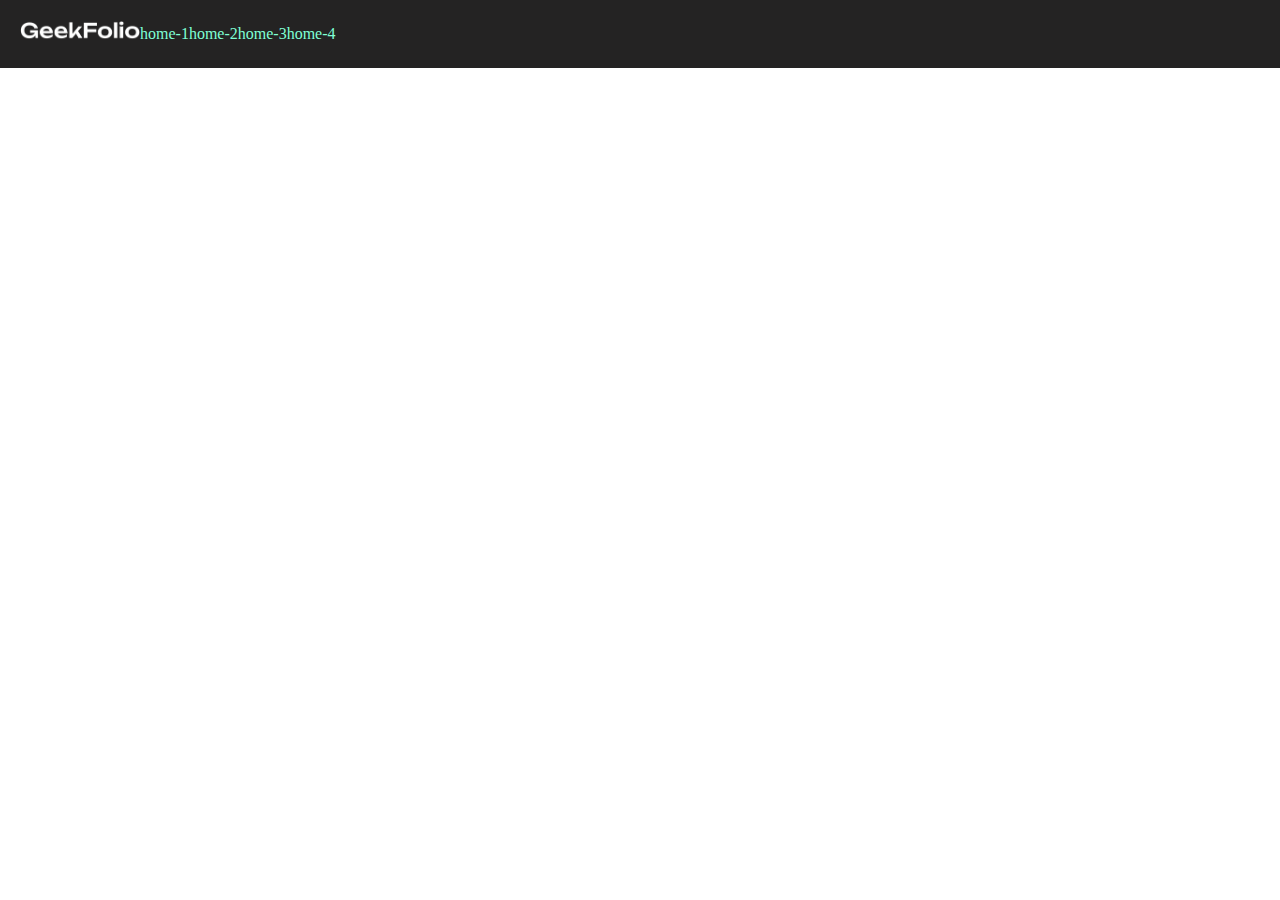
==== HW Project/index.html @ 39bdf8c3 "project added" ====
<!DOCTYPE html>
<html lang="en">
<head>
    <meta charset="UTF-8">
    <meta name="viewport" content="width=device-width, initial-scale=1.0">
    <title>Document</title>
    <link rel="stylesheet" href="style.css">
</head>
<body>
    <header>
        <nav>
            <div class="menu-container">
                <div class="logo">
                    <img class="logo-photo" src="./logo/logo-light.png" alt="">
                </div>
                <div class="menus">
                    <li>home-1</li>
                    <li>home-2</li>
                    <li>home-3</li>
                    <li>home-4</li>
                </div>
            </div>
        </nav>
    </header>
    <main></main>
    <footer>

    </footer>
</body>
</html>
---- HW Project/style.css ----
*{
    margin: 0;
    padding: 0;
}
.menu-container{
    background-color: rgb(36, 35, 35);
    padding: 20px;
    display: flex;
    align-items: center;
    flex-direction: row;
}
.logo-photo{
    width: 120px;
}
.menus{
    list-style: none;
    color: aquamarine;
    display: flex;
}
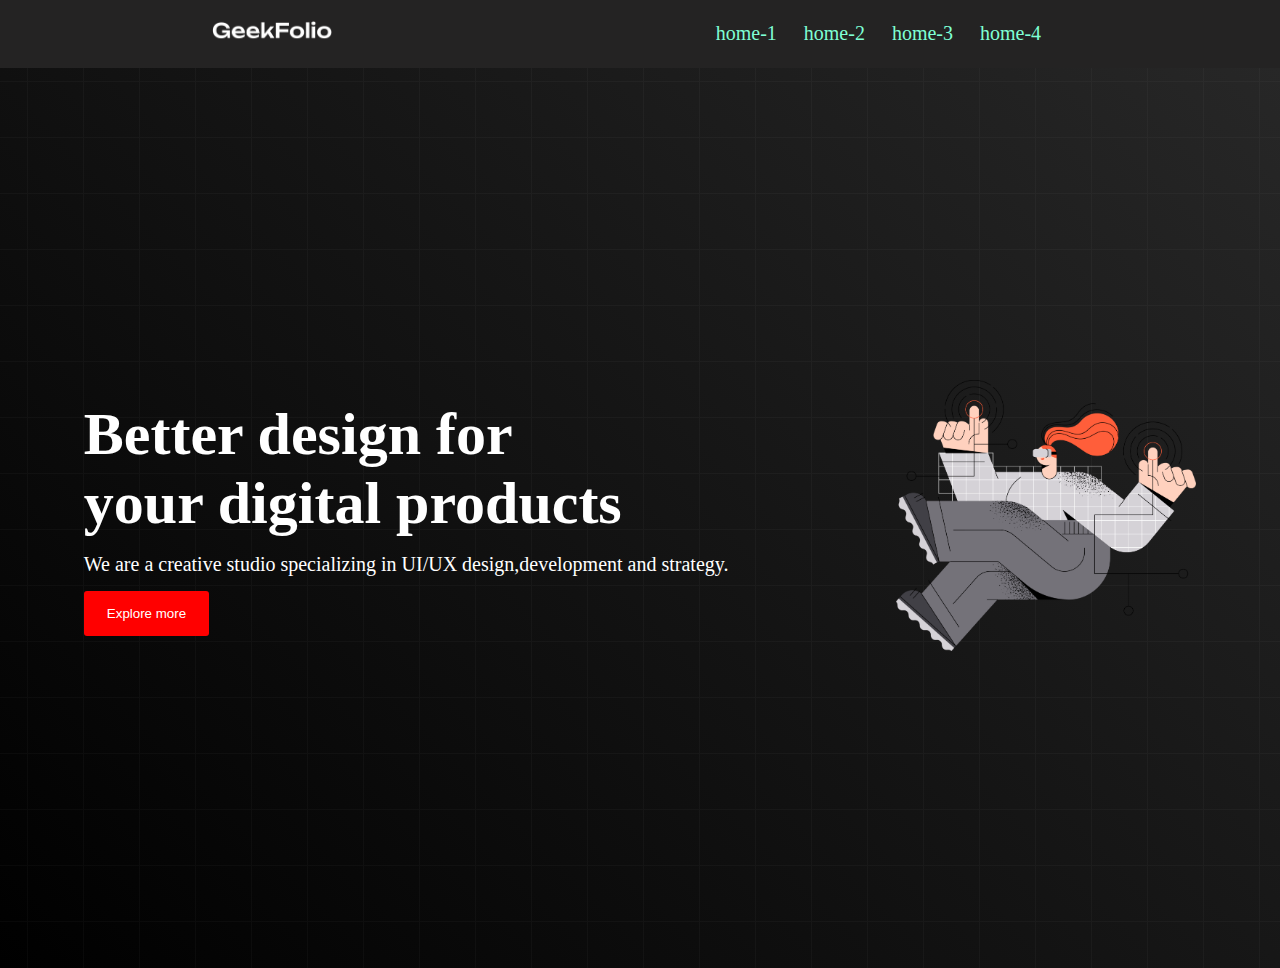
==== commit ff6f80df: "Project added" ====
--- a/HW Project/index.html
+++ b/HW Project/index.html
@@ -7,6 +7,8 @@
     <link rel="stylesheet" href="style.css">
 </head>
 <body>
+
+    <!-- this is navbar section -->
     <header>
         <nav>
             <div class="menu-container">
@@ -14,15 +16,28 @@
                     <img class="logo-photo" src="./logo/logo-light.png" alt="">
                 </div>
                 <div class="menus">
-                    <li>home-1</li>
-                    <li>home-2</li>
-                    <li>home-3</li>
-                    <li>home-4</li>
+                    <li class="item">home-1</li>
+                    <li class="item">home-2</li>
+                    <li class="item">home-3</li>
+                    <li class="item">home-4</li>
                 </div>
             </div>
         </nav>
     </header>
-    <main></main>
+    <main>
+        <section>
+            <div class="banner-container">
+                <div class="banner-text">
+                    <h1 class="title">Better design for<br> your digital products</h1>
+                    <p class="des">We are a creative studio specializing in UI/UX design,development and strategy.</p>
+                    <button class="btn">Explore more</button>
+                </div>
+                <div class="banner-photo">
+                    <img class="banner-img" src="./images/banner.png" alt="">
+                </div>
+            </div>
+        </section>
+    </main>
     <footer>
 
     </footer>
--- a/HW Project/style.css
+++ b/HW Project/style.css
@@ -6,14 +6,50 @@
     background-color: rgb(36, 35, 35);
     padding: 20px;
     display: flex;
+    color: aquamarine;
     align-items: center;
-    flex-direction: row;
+    justify-content: space-around ;
 }
 .logo-photo{
     width: 120px;
 }
 .menus{
     list-style: none;
-    color: aquamarine;
     display: flex;
+}
+.item{
+    margin-right: 20px;
+    padding-right: 7px;
+    font-size: 20px;
+    cursor: pointer;
+}
+.item:hover{
+    color: blueviolet;
+}
+.banner-img{
+    width: 300px;
+}
+.banner-container{
+    display: flex;
+    justify-content: space-around;
+    height: 100vh;
+    align-items: center;
+    color: white;
+    background-image: url("./images/background.png"),linear-gradient(45deg,rgb(0, 0, 0),rgb(39, 39, 39));
+}
+.title{
+    font-size: 60px;
+    font-weight: bold;
+}
+.des{
+    font-size: 20px;
+    margin-top: 15px;
+    margin-bottom: 15px;
+}
+.btn{
+    padding: 15px 23px;
+    background-color: red;
+    color: white;
+    border: none;
+    border-radius: 3px;
 }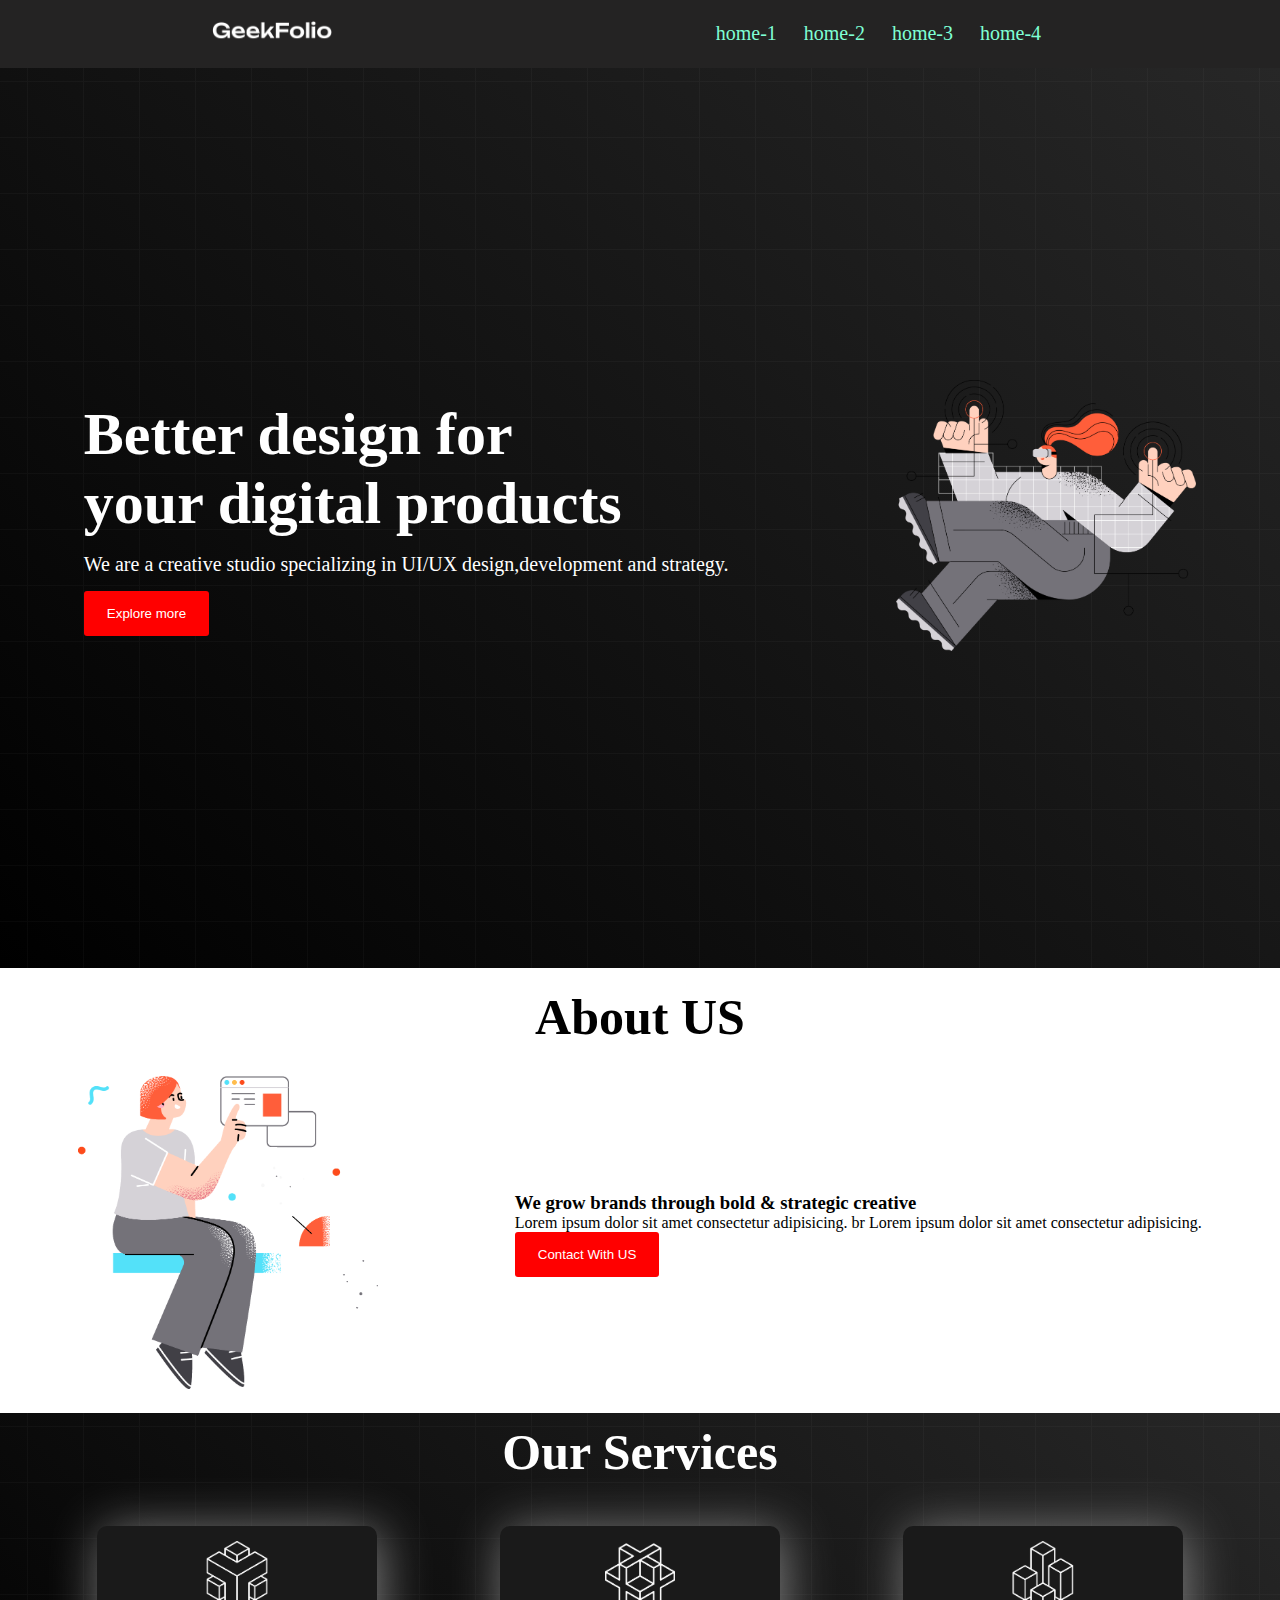
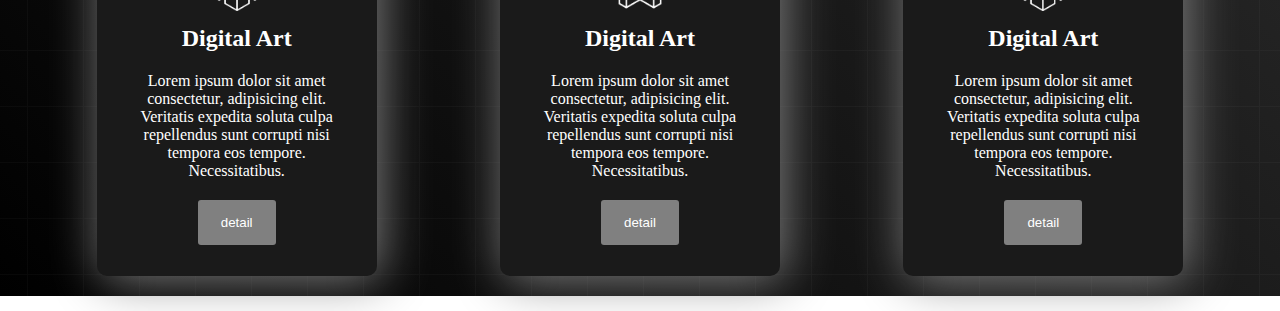
==== commit 4b4e633d: "Project added" ====
--- a/HW Project/index.html
+++ b/HW Project/index.html
@@ -37,6 +37,44 @@
                 </div>
             </div>
         </section>
+        <section>
+            <h1 class="about-h">About US</h1>
+            <div class="about-container">
+                <div class="about-logo">
+                    <img class="about-img" src="./images/section.png" alt="">
+                </div>
+                <div class="about">
+                    <h3>We grow brands through bold & strategic creative</h3>
+                    <p>Lorem ipsum dolor sit amet consectetur adipisicing. br    Lorem ipsum dolor sit amet consectetur adipisicing.</p>
+                    <button class="btn">Contact With US</button>
+                </div>
+            </div>
+        </section>
+
+            <!-- service section -->
+        <section class="service-main">
+            <h1 class="about-h">Our Services</h1>
+            <div class="service-container">
+                <div class="box">
+                    <img class="icon" src="./icon/0.png" alt="">
+                    <h2 class="box-title">Digital Art</h2>
+                    <p class="box-des">Lorem ipsum dolor sit amet consectetur, adipisicing elit. Veritatis expedita soluta culpa repellendus sunt corrupti nisi tempora eos tempore. Necessitatibus.</p>
+                    <button class="btn box-btn">detail</button>
+                </div>
+                <div class="box">
+                    <img class="icon" src="./icon/1.png" alt="">
+                    <h2 class="box-title">Digital Art</h2>
+                    <p class="box-des">Lorem ipsum dolor sit amet consectetur, adipisicing elit. Veritatis expedita soluta culpa repellendus sunt corrupti nisi tempora eos tempore. Necessitatibus.</p>
+                    <button class="btn box-btn">detail</button>
+                </div>
+                <div class="box">
+                    <img class="icon" src="./icon/2.png" alt="">
+                    <h2 class="box-title">Digital Art</h2>
+                    <p class="box-des">Lorem ipsum dolor sit amet consectetur, adipisicing elit. Veritatis expedita soluta culpa repellendus sunt corrupti nisi tempora eos tempore. Necessitatibus.</p>
+                    <button class="btn box-btn">detail</button>
+                </div>
+            </div>
+        </section>
     </main>
     <footer>
 
--- a/HW Project/style.css
+++ b/HW Project/style.css
@@ -52,4 +52,54 @@
     color: white;
     border: none;
     border-radius: 3px;
+}
+.about-img{
+    width: 300px;
+}
+.about-container{
+    display: flex;
+    justify-content: space-around;
+    align-items: center;
+    padding: 10px;
+}
+.about-h{
+    padding: 10px;
+    margin-top: 10px;
+    margin-bottom: 10px;
+    text-align: center;
+    font-size: 50px;
+    font-weight: bold;
+}
+.box{
+    width: 250px;
+    height: 320px;
+    box-shadow: 4px 4px 50px grey;
+    background-color: rgb(26, 26, 26);
+    color: white;
+    text-align: center;
+    padding: 15px;
+    border-radius: 10px;
+}
+.icon{
+    width: 70px;
+}
+.box-btn{
+    background-color: grey;
+    margin-top: 10px;
+}
+.box-title{
+    padding: 10px;
+}
+.box-des{
+    padding: 10px;
+}
+.service-container{
+    display: flex;
+    justify-content: space-around;
+    padding: 20px;
+    margin: 15px;
+}
+.service-main{
+    color: white;
+    background-image: url("./images/background.png"),linear-gradient(45deg,rgb(0, 0, 0),rgb(39, 39, 39));
 }